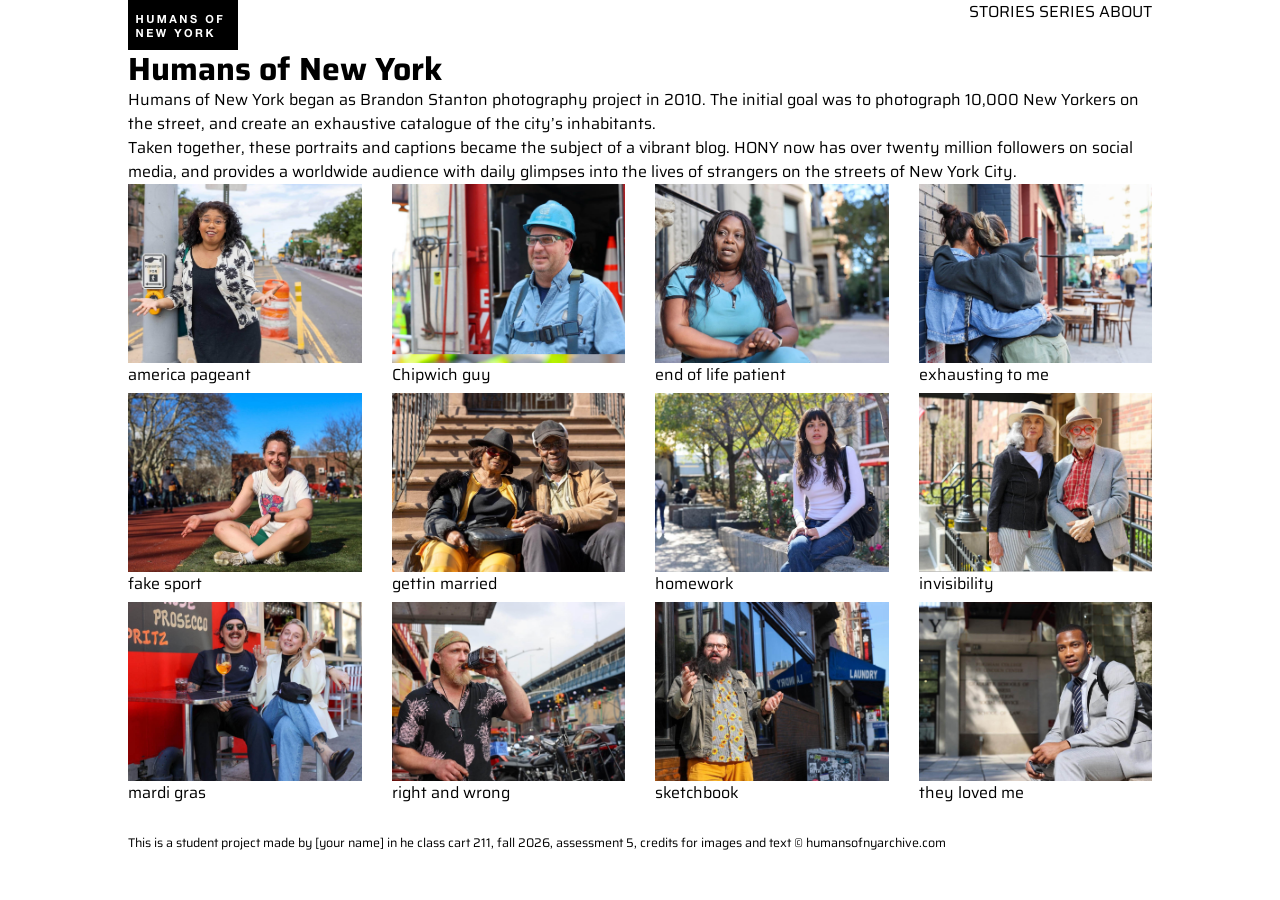
==== Cormier_Justine_Assessement5/index.html @ 5b9665fa "started and advanced on assessement 5" ====
<!DOCTYPE html>
<html lang ="en">
<head>
    <meta charset="UTF-8">
    <meta name ="viewport" content="width=device-width">
    <title>Humans of New York</title>
    <!-- calls the reset css that the teacher provided -->
    <link rel="stylesheet" href="reset.css">
    <!-- calls the default.css that is "mine" -->
    <link rel="stylesheet" href="default.css">
    
    <!-- i pasted this from google fonts to import it-->
    <link rel="preconnect" href="https://fonts.googleapis.com">
    <link rel="preconnect" href="https://fonts.gstatic.com" crossorigin>
    <link href="https://fonts.googleapis.com/css2?family=Saira:ital,wght@0,100..900;1,100..900&display=swap"
        rel="stylesheet">
</head>
<body>
<div id ="wrapper">
    
    
    <header>
    <!-- makes two boxes -->
     <!-- logo -->
    <div class="logo">
    <a href="index.html"><img src="assets/logo.png"></a>
    </div>
   
    <!-- navigation bar/menu-->
    <nav>
        <!-- three links -->
        <a href="story.html">STORIES</a>
        <a href="#"></ahref>SERIES</a>
        <a href="#"></ahref>ABOUT</a>
        
    </nav>
    </header>
    
    
    <!-- main content of the page -->
    <main>
        <h1>Humans of New York</h1>
        <p>Humans of New York began as Brandon Stanton photography project in 2010. The initial goal was to photograph 10,000 New
        Yorkers on the street, and create an exhaustive catalogue of the city’s inhabitants.
        </p>
        <p>Taken together, these portraits and captions became the subject of a vibrant blog. HONY now has over twenty million
        followers on social media, and provides a worldwide audience with daily glimpses into the lives of strangers on the
        streets of New York City.
        </p>
        <div class = "image-container">
            <figure class="im1">
                <a href="#"></a><img src="assets/america_pageant.jpg" alt="">
                <figcaption>america pageant</figcaption>
            </figure>
            
            <figure class="im2">
                <a href="#"></a><img src="assets/Chipwich_guy.jpg" alt="">
                <figcaption>Chipwich guy</figcaption>
            </figure>
            
            <figure class="im12">
                <a href="#"></a><img src="assets/end_of_life_patient.jpg" alt="">
                <figcaption>end of life patient</figcaption>
            </figure>
            
            <figure class="im4">
                <a href="#"></a><img src="assets/exhausting_to_me.jpg" alt="">
                <figcaption>exhausting to me</figcaption>
            </figure>
            
            <figure class="im5">
                <a href="#"></a><img src="assets/fake_sport.jpg" alt="">
                <figcaption>fake sport</figcaption>
            </figure>
            
            <figure class="im6">
                <a href="#"></a><img src="assets/gettin_married.jpg" alt="">
                <figcaption>gettin married</figcaption>
            </figure>
            
            <figure class="im7">
                <a href="#"></a><img src="assets/homework.jpg" alt="">
                <figcaption>homework</figcaption>
            </figure>
            
            <figure class="im8">
                <a href="#"></a><img src="assets/invisibility.jpg" alt="">
                <figcaption>invisibility</figcaption>
            </figure>
            
            <figure class="im9">
                <a href="#"></a><img src="assets/Mardi-Gras.jpg" alt="">
                <figcaption>mardi gras</figcaption>
            </figure>
            
            <figure class="im10">
                <a href="#"></a><img src="assets/Right_and_wrong.jpg" alt="">
                <figcaption>right and wrong</figcaption>
            </figure>
            
            <figure class="im11">
                <a href="#"></a><img src="assets/sketchbook.jpg" alt="">
                <figcaption>sketchbook</figcaption>
            </figure>
            
            <figure class="im12">
                <a href="#"></a><img src="assets/they_loved_me.jpg" alt="">
                <figcaption>they loved me</figcaption>
            </figure>
            
        </div>
            
            
            
    </main>
    
    
    <footer>
        <div class="icon-wrapper"></div>
        <small>This is a student project made by [your name] in he class cart 211, fall 2026, assessment 5, credits for images and text
        © humansofnyarchive.com
</small>
    </footer>
    
    
</div>
    
</body>
</html>
---- Cormier_Justine_Assessement5/default.css ----
body{
    font-family: "Saira", sans-serif;
}

header{
    display: flex;
    justify-content: space-between;
}

main img{
    width: 100%;
    height: 100%;
    object-fit: cover;
}

main p{
    font-weight: 400;
}

.image-container{
    display: grid;
    /* how many columns, and their size */
    grid-template-columns: repeat(4,1fr);
    gap: 30px;
}

#wrapper{
    width: 80%;
    margin: 0 auto;
}

footer{
    margin-top: 50px;
    font-size: 15px;
}
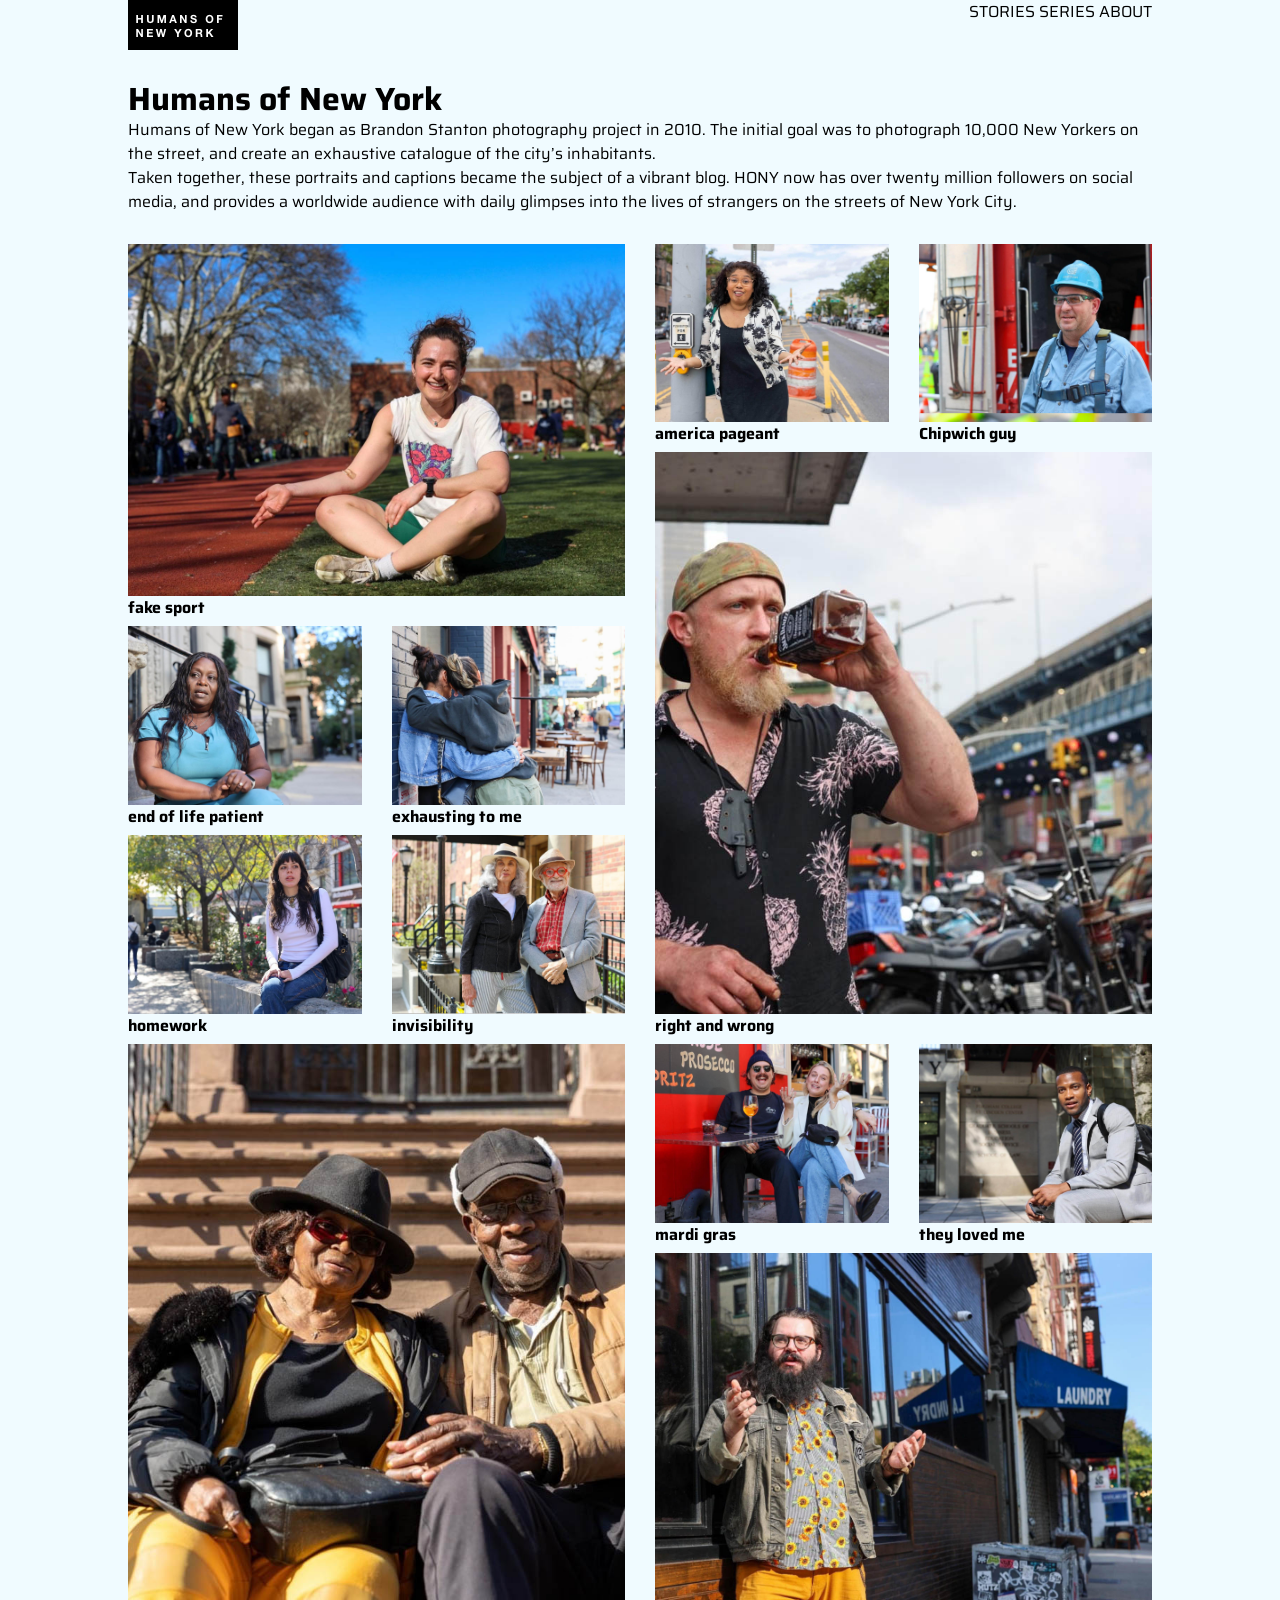
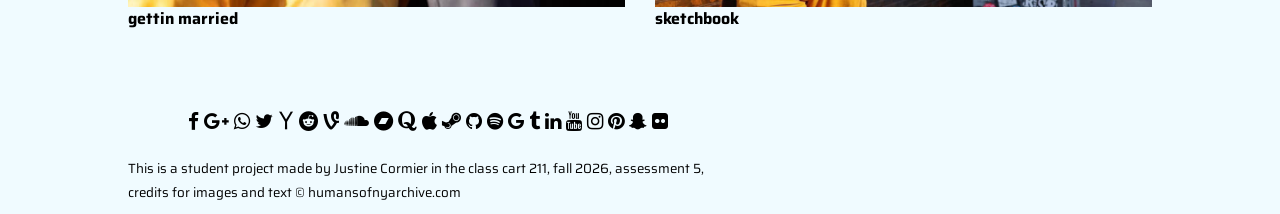
==== commit f7f844cc: "added personalized story page to assignement 5" ====
--- a/Cormier_Justine_Assessement5/index.html
+++ b/Cormier_Justine_Assessement5/index.html
@@ -13,7 +13,9 @@
     <link rel="preconnect" href="https://fonts.googleapis.com">
     <link rel="preconnect" href="https://fonts.gstatic.com" crossorigin>
     <link href="https://fonts.googleapis.com/css2?family=Saira:ital,wght@0,100..900;1,100..900&display=swap"
-        rel="stylesheet">
+    rel="stylesheet">
+    <link rel="stylesheet" href="https://cdnjs.cloudflare.com/ajax/libs/font-awesome/4.7.0/css/font-awesome.min.css">
+
 </head>
 <body>
 <div id ="wrapper">
@@ -116,11 +118,37 @@
     
     
     <footer>
-        <div class="icon-wrapper"></div>
-        <small>This is a student project made by [your name] in he class cart 211, fall 2026, assessment 5, credits for images and text
-        © humansofnyarchive.com
-</small>
+        <div class="icon-wrapper">
+        <div class="fa fa-facebook"></div>
+        <div class ="fa fa-google-plus"></div>
+        <div class ="fa fa-whatsapp"></div>
+        <div class="fa fa-twitter"></div>
+        <div class="fa fa-yahoo"></div>
+        <div class="fa fa-reddit"></div>
+        <div class="fa fa-vine"></div>
+        <div class="fa fa-soundcloud"></div>
+        <div class="fa fa-bandcamp"></div>
+        <div class="fa fa-quora"></div>
+        <div class="fa fa-apple"></div>
+        <a href="#" class="fa fa-steam"></a>
+        <a href="#" class="fa fa-github"></a>
+        <a href="#" class="fa fa-spotify"></a>
+        <a href="#" class="fa fa-google"></a>
+        <a href="#" class="fa fa-tumblr"></a>
+        <a href="#" class="fa fa-linkedin"></a>
+        <a href="#" class="fa fa-youtube"></a>
+        <a href="#" class="fa fa-instagram"></a>
+        <a href="#" class="fa fa-pinterest"></a>
+        <a href="#" class="fa fa-snapchat-ghost"></a>
+        <a href="#" class="fa fa-flickr"></a>
+        </div>
+        <small>This is a student project made by Justine Cormier in the class cart 211, fall 2026, assessment 5, credits for
+            images
+            and text
+            © humansofnyarchive.com
+        </small>
     </footer>
+   
     
     
 </div>
--- a/Cormier_Justine_Assessement5/default.css
+++ b/Cormier_Justine_Assessement5/default.css
@@ -1,27 +1,45 @@
 body{
     font-family: "Saira", sans-serif;
+    background-color: rgb(240, 251, 255);
 }
 
 header{
     display: flex;
     justify-content: space-between;
+    margin-bottom: 30px
 }
 
 main img{
     width: 100%;
     height: 100%;
     object-fit: cover;
+    /* object is always centered cover */
+    /* object-fit:contain; */
+}
+
+figcaption {
+    font-weight: bold;
+
 }
 
 main p{
     font-weight: 400;
+    margin-bottom:5;
+}
+
+.im1-left{
+    width: 50%;
+    height: 50%;
+    float:right;
+    padding-left: 30px;
 }
 
 .image-container{
     display: grid;
-    /* how many columns, and their size */
+    /* how many columns, and their size is what 4,1fr means*/
     grid-template-columns: repeat(4,1fr);
     gap: 30px;
+    margin-top: 30px /* space after the paragraphs */
 }
 
 #wrapper{
@@ -30,6 +48,67 @@
 }
 
 footer{
-    margin-top: 50px;
-    font-size: 15px;
+    margin-top: 100px;
+    margin-bottom: 10px;
+    /* font-size: 15px; */
+    font-size:1rem;
+    width: 600px;
+    /* center it:
+    margin: auto; */
+}
+
+.current a{
+    color:gray !important;
+}
+
+.icon-wrapper{
+    font-size: 1.2em;
+    width:80%;
+    text-align: center;
+    margin-left:auto;
+    margin-right:auto;
+    margin-top: 10px;
+    margin-bottom:20px;
+}
+
+footer small{
+    margin-top: 100px;
+    text-align: center;
+}
+
+/* make the fifth image customized */
+.im5{
+    grid-column-start:1;
+    grid-column-end:3;
+    grid-row-start:1;
+    grid-row-end:3;
+}
+
+/* gettin married */
+.im6{
+    grid-column-start:1;
+    grid-column-end:3;
+    grid-row-start:5;
+    grid-row-end:7;
+}
+
+/* right and wrong */
+.im10{
+    grid-column-start:5;
+    grid-column-end:3;
+    grid-row-start:5;
+    grid-row-end:2;
+}
+
+/* sketchbook */
+.im11{
+    grid-column-start: 5;
+    grid-column-end: 3;
+    grid-row-start: 6;
+    grid-row-end: 7;
+}
+
+
+.text-story{
+    margin-top:20px;
 }
